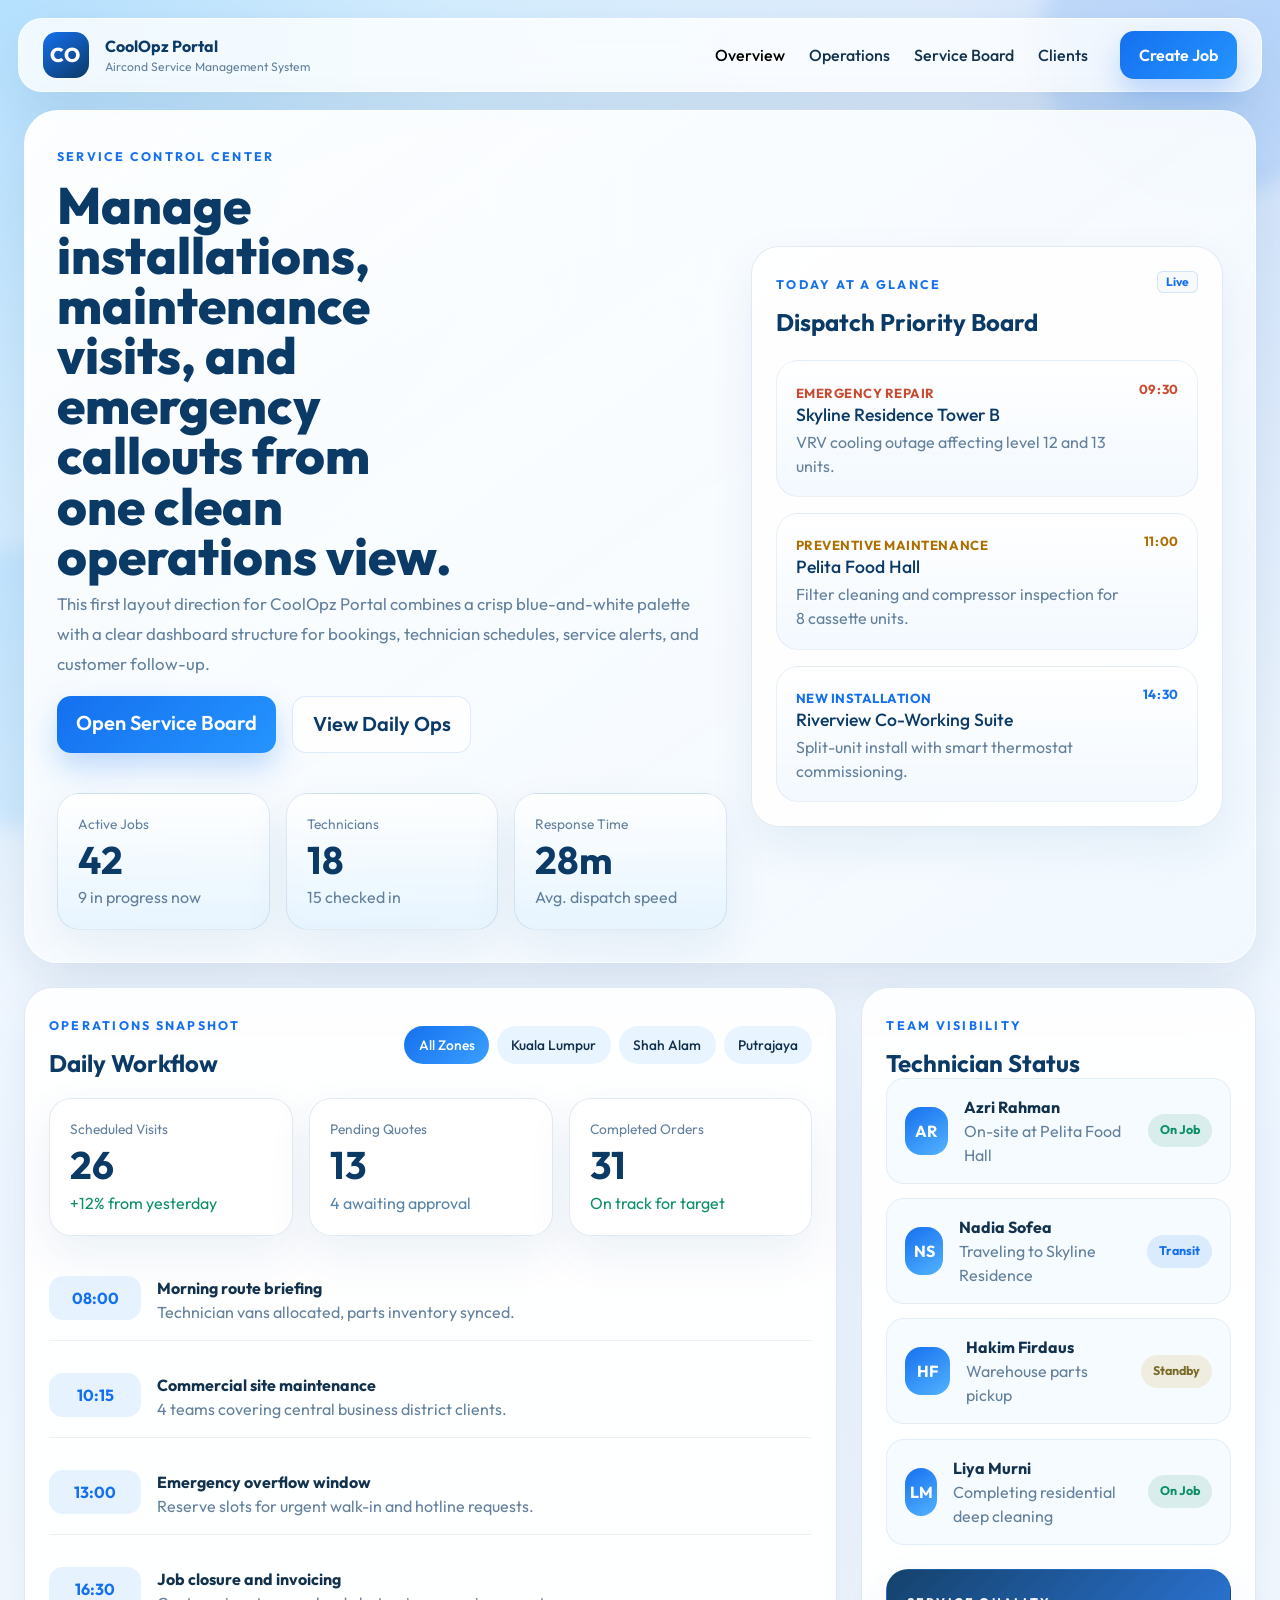
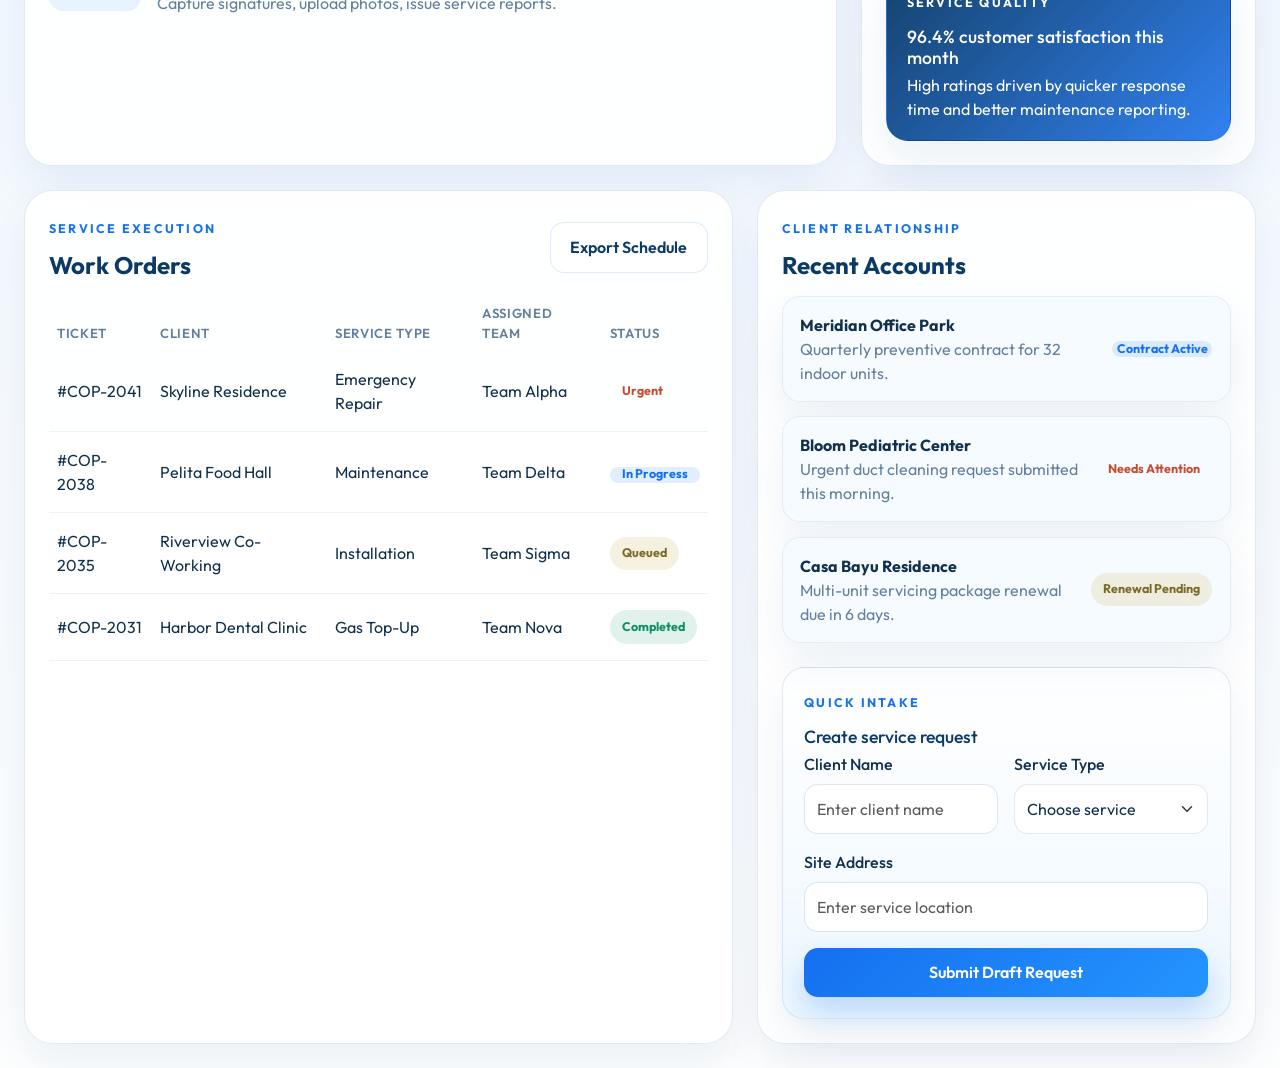
==== index.html @ fda6448e "Add initial HTML structure and CSS styles for CoolOpz Portal" ====
<!DOCTYPE html>
<html lang="en">
<head>
    <meta charset="UTF-8">
    <meta name="viewport" content="width=device-width, initial-scale=1.0">
    <title>CoolOpz Portal</title>
    <link rel="preconnect" href="https://fonts.googleapis.com">
    <link rel="preconnect" href="https://fonts.gstatic.com" crossorigin>
    <link href="https://fonts.googleapis.com/css2?family=Outfit:wght@300;400;500;600;700;800&display=swap" rel="stylesheet">
    <link href="https://cdn.jsdelivr.net/npm/bootstrap@5.3.3/dist/css/bootstrap.min.css" rel="stylesheet" integrity="sha384-QWTKZyjpPEjISv5WaRU9OFeRpok6YctnYmDr5pNlyT2bRjXh0JMhjY6hW+ALEwIH" crossorigin="anonymous">
    <link rel="stylesheet" href="assets/css/theme.css">
</head>
<body>
    <div class="page-shell">
        <nav class="navbar navbar-expand-lg topbar px-3 px-lg-4">
            <a class="navbar-brand d-flex align-items-center gap-3" href="#">
                <span class="brand-mark">CO</span>
                <span>
                    <span class="brand-title d-block">CoolOpz Portal</span>
                    <span class="brand-subtitle d-block">Aircond Service Management System</span>
                </span>
            </a>

            <button class="navbar-toggler" type="button" data-bs-toggle="collapse" data-bs-target="#portalNav" aria-controls="portalNav" aria-expanded="false" aria-label="Toggle navigation">
                <span class="navbar-toggler-icon"></span>
            </button>

            <div class="collapse navbar-collapse" id="portalNav">
                <ul class="navbar-nav ms-auto align-items-lg-center gap-lg-2">
                    <li class="nav-item"><a class="nav-link active" href="#overview">Overview</a></li>
                    <li class="nav-item"><a class="nav-link" href="#operations">Operations</a></li>
                    <li class="nav-item"><a class="nav-link" href="#service-board">Service Board</a></li>
                    <li class="nav-item"><a class="nav-link" href="#clients">Clients</a></li>
                    <li class="nav-item ms-lg-3">
                        <a class="btn btn-portal-primary" href="#service-board">Create Job</a>
                    </li>
                </ul>
            </div>
        </nav>

        <main class="container-fluid px-3 px-lg-4 pb-4">
            <section class="hero-panel mb-4" id="overview">
                <div class="row g-4 align-items-center">
                    <div class="col-xl-7">
                        <span class="eyebrow">Service control center</span>
                        <h1 class="hero-title">Manage installations, maintenance visits, and emergency callouts from one clean operations view.</h1>
                        <p class="hero-copy">This first layout direction for CoolOpz Portal combines a crisp blue-and-white palette with a clear dashboard structure for bookings, technician schedules, service alerts, and customer follow-up.</p>
                        <div class="d-flex flex-wrap gap-3 hero-actions">
                            <a class="btn btn-portal-primary btn-lg" href="#service-board">Open Service Board</a>
                            <a class="btn btn-portal-secondary btn-lg" href="#operations">View Daily Ops</a>
                        </div>

                        <div class="row g-3 mt-4">
                            <div class="col-sm-4">
                                <div class="metric-card metric-card-soft">
                                    <span class="metric-label">Active Jobs</span>
                                    <strong class="metric-value">42</strong>
                                    <span class="metric-foot">9 in progress now</span>
                                </div>
                            </div>
                            <div class="col-sm-4">
                                <div class="metric-card metric-card-soft">
                                    <span class="metric-label">Technicians</span>
                                    <strong class="metric-value">18</strong>
                                    <span class="metric-foot">15 checked in</span>
                                </div>
                            </div>
                            <div class="col-sm-4">
                                <div class="metric-card metric-card-soft">
                                    <span class="metric-label">Response Time</span>
                                    <strong class="metric-value">28m</strong>
                                    <span class="metric-foot">Avg. dispatch speed</span>
                                </div>
                            </div>
                        </div>
                    </div>

                    <div class="col-xl-5">
                        <div class="spotlight-card">
                            <div class="spotlight-header d-flex justify-content-between align-items-start">
                                <div>
                                    <span class="panel-kicker">Today at a glance</span>
                                    <h2 class="panel-title">Dispatch Priority Board</h2>
                                </div>
                                <span class="badge text-bg-light priority-live">Live</span>
                            </div>

                            <div class="priority-list">
                                <article class="priority-item critical">
                                    <div>
                                        <span class="job-type">Emergency Repair</span>
                                        <h3>Skyline Residence Tower B</h3>
                                        <p>VRV cooling outage affecting level 12 and 13 units.</p>
                                    </div>
                                    <span class="job-time">09:30</span>
                                </article>
                                <article class="priority-item warning">
                                    <div>
                                        <span class="job-type">Preventive Maintenance</span>
                                        <h3>Pelita Food Hall</h3>
                                        <p>Filter cleaning and compressor inspection for 8 cassette units.</p>
                                    </div>
                                    <span class="job-time">11:00</span>
                                </article>
                                <article class="priority-item info">
                                    <div>
                                        <span class="job-type">New Installation</span>
                                        <h3>Riverview Co-Working Suite</h3>
                                        <p>Split-unit install with smart thermostat commissioning.</p>
                                    </div>
                                    <span class="job-time">14:30</span>
                                </article>
                            </div>
                        </div>
                    </div>
                </div>
            </section>

            <section class="row g-4 mb-4" id="operations">
                <div class="col-12 col-xl-8">
                    <div class="content-panel h-100">
                        <div class="panel-header d-flex flex-wrap justify-content-between align-items-center gap-3">
                            <div>
                                <span class="panel-kicker">Operations snapshot</span>
                                <h2 class="panel-title">Daily Workflow</h2>
                            </div>
                            <div class="chip-row">
                                <span class="portal-chip active">All Zones</span>
                                <span class="portal-chip">Kuala Lumpur</span>
                                <span class="portal-chip">Shah Alam</span>
                                <span class="portal-chip">Putrajaya</span>
                            </div>
                        </div>

                        <div class="row g-3 mt-1">
                            <div class="col-md-4">
                                <div class="metric-card">
                                    <span class="metric-label">Scheduled Visits</span>
                                    <strong class="metric-value">26</strong>
                                    <span class="trend up">+12% from yesterday</span>
                                </div>
                            </div>
                            <div class="col-md-4">
                                <div class="metric-card">
                                    <span class="metric-label">Pending Quotes</span>
                                    <strong class="metric-value">13</strong>
                                    <span class="trend neutral">4 awaiting approval</span>
                                </div>
                            </div>
                            <div class="col-md-4">
                                <div class="metric-card">
                                    <span class="metric-label">Completed Orders</span>
                                    <strong class="metric-value">31</strong>
                                    <span class="trend up">On track for target</span>
                                </div>
                            </div>
                        </div>

                        <div class="schedule-strip mt-4">
                            <div class="schedule-item">
                                <span class="schedule-hour">08:00</span>
                                <div>
                                    <strong>Morning route briefing</strong>
                                    <p>Technician vans allocated, parts inventory synced.</p>
                                </div>
                            </div>
                            <div class="schedule-item">
                                <span class="schedule-hour">10:15</span>
                                <div>
                                    <strong>Commercial site maintenance</strong>
                                    <p>4 teams covering central business district clients.</p>
                                </div>
                            </div>
                            <div class="schedule-item">
                                <span class="schedule-hour">13:00</span>
                                <div>
                                    <strong>Emergency overflow window</strong>
                                    <p>Reserve slots for urgent walk-in and hotline requests.</p>
                                </div>
                            </div>
                            <div class="schedule-item">
                                <span class="schedule-hour">16:30</span>
                                <div>
                                    <strong>Job closure and invoicing</strong>
                                    <p>Capture signatures, upload photos, issue service reports.</p>
                                </div>
                            </div>
                        </div>
                    </div>
                </div>

                <div class="col-12 col-xl-4">
                    <div class="content-panel h-100">
                        <div class="panel-header">
                            <span class="panel-kicker">Team visibility</span>
                            <h2 class="panel-title">Technician Status</h2>
                        </div>

                        <div class="tech-list">
                            <div class="tech-row">
                                <div class="tech-avatar">AR</div>
                                <div class="flex-grow-1">
                                    <strong>Azri Rahman</strong>
                                    <p>On-site at Pelita Food Hall</p>
                                </div>
                                <span class="status-dot online">On Job</span>
                            </div>
                            <div class="tech-row">
                                <div class="tech-avatar">NS</div>
                                <div class="flex-grow-1">
                                    <strong>Nadia Sofea</strong>
                                    <p>Traveling to Skyline Residence</p>
                                </div>
                                <span class="status-dot transit">Transit</span>
                            </div>
                            <div class="tech-row">
                                <div class="tech-avatar">HF</div>
                                <div class="flex-grow-1">
                                    <strong>Hakim Firdaus</strong>
                                    <p>Warehouse parts pickup</p>
                                </div>
                                <span class="status-dot standby">Standby</span>
                            </div>
                            <div class="tech-row">
                                <div class="tech-avatar">LM</div>
                                <div class="flex-grow-1">
                                    <strong>Liya Murni</strong>
                                    <p>Completing residential deep cleaning</p>
                                </div>
                                <span class="status-dot online">On Job</span>
                            </div>
                        </div>

                        <div class="mini-banner mt-4">
                            <span class="panel-kicker">Service quality</span>
                            <h3>96.4% customer satisfaction this month</h3>
                            <p>High ratings driven by quicker response time and better maintenance reporting.</p>
                        </div>
                    </div>
                </div>
            </section>

            <section class="row g-4" id="service-board">
                <div class="col-12 col-xl-7">
                    <div class="content-panel h-100">
                        <div class="panel-header d-flex flex-wrap justify-content-between align-items-center gap-3">
                            <div>
                                <span class="panel-kicker">Service execution</span>
                                <h2 class="panel-title">Work Orders</h2>
                            </div>
                            <button class="btn btn-portal-secondary">Export Schedule</button>
                        </div>

                        <div class="table-responsive mt-3">
                            <table class="table portal-table align-middle">
                                <thead>
                                    <tr>
                                        <th>Ticket</th>
                                        <th>Client</th>
                                        <th>Service Type</th>
                                        <th>Assigned Team</th>
                                        <th>Status</th>
                                    </tr>
                                </thead>
                                <tbody>
                                    <tr>
                                        <td>#COP-2041</td>
                                        <td>Skyline Residence</td>
                                        <td>Emergency Repair</td>
                                        <td>Team Alpha</td>
                                        <td><span class="table-badge urgent">Urgent</span></td>
                                    </tr>
                                    <tr>
                                        <td>#COP-2038</td>
                                        <td>Pelita Food Hall</td>
                                        <td>Maintenance</td>
                                        <td>Team Delta</td>
                                        <td><span class="table-badge progress">In Progress</span></td>
                                    </tr>
                                    <tr>
                                        <td>#COP-2035</td>
                                        <td>Riverview Co-Working</td>
                                        <td>Installation</td>
                                        <td>Team Sigma</td>
                                        <td><span class="table-badge queued">Queued</span></td>
                                    </tr>
                                    <tr>
                                        <td>#COP-2031</td>
                                        <td>Harbor Dental Clinic</td>
                                        <td>Gas Top-Up</td>
                                        <td>Team Nova</td>
                                        <td><span class="table-badge complete">Completed</span></td>
                                    </tr>
                                </tbody>
                            </table>
                        </div>
                    </div>
                </div>

                <div class="col-12 col-xl-5" id="clients">
                    <div class="content-panel h-100">
                        <div class="panel-header">
                            <span class="panel-kicker">Client relationship</span>
                            <h2 class="panel-title">Recent Accounts</h2>
                        </div>

                        <div class="client-stack mt-3">
                            <article class="client-card">
                                <div>
                                    <strong>Meridian Office Park</strong>
                                    <p>Quarterly preventive contract for 32 indoor units.</p>
                                </div>
                                <span class="table-badge progress">Contract Active</span>
                            </article>
                            <article class="client-card">
                                <div>
                                    <strong>Bloom Pediatric Center</strong>
                                    <p>Urgent duct cleaning request submitted this morning.</p>
                                </div>
                                <span class="table-badge urgent">Needs Attention</span>
                            </article>
                            <article class="client-card">
                                <div>
                                    <strong>Casa Bayu Residence</strong>
                                    <p>Multi-unit servicing package renewal due in 6 days.</p>
                                </div>
                                <span class="table-badge queued">Renewal Pending</span>
                            </article>
                        </div>

                        <div class="form-panel mt-4">
                            <span class="panel-kicker">Quick intake</span>
                            <h3>Create service request</h3>
                            <form class="row g-3">
                                <div class="col-md-6">
                                    <label class="form-label">Client Name</label>
                                    <input type="text" class="form-control" placeholder="Enter client name">
                                </div>
                                <div class="col-md-6">
                                    <label class="form-label">Service Type</label>
                                    <select class="form-select">
                                        <option selected>Choose service</option>
                                        <option>Maintenance</option>
                                        <option>Repair</option>
                                        <option>Installation</option>
                                    </select>
                                </div>
                                <div class="col-12">
                                    <label class="form-label">Site Address</label>
                                    <input type="text" class="form-control" placeholder="Enter service location">
                                </div>
                                <div class="col-12">
                                    <button type="button" class="btn btn-portal-primary w-100">Submit Draft Request</button>
                                </div>
                            </form>
                        </div>
                    </div>
                </div>
            </section>
        </main>
    </div>

    <script src="https://cdn.jsdelivr.net/npm/bootstrap@5.3.3/dist/js/bootstrap.bundle.min.js" integrity="sha384-YvpcrYf0tY3lHB60NNkmXc5s9fDVZLESaAA55NDzOxhy9GkcIdslK1eN7N6jIeHz" crossorigin="anonymous"></script>
</body>
</html>
---- assets/css/theme.css ----
:root {
    --portal-navy: #0b3a66;
    --portal-blue: #1570ef;
    --portal-cyan: #74c7ff;
    --portal-ice: #eef7ff;
    --portal-sky: #d6ebff;
    --portal-white: #ffffff;
    --portal-text: #12314d;
    --portal-muted: #63809d;
    --portal-border: rgba(17, 80, 138, 0.12);
    --portal-shadow: 0 20px 60px rgba(13, 68, 118, 0.12);
}

* {
    box-sizing: border-box;
}

body {
    margin: 0;
    min-height: 100vh;
    font-family: "Outfit", sans-serif;
    color: var(--portal-text);
    background:
        radial-gradient(circle at top left, rgba(116, 199, 255, 0.5), transparent 32%),
        radial-gradient(circle at top right, rgba(21, 112, 239, 0.18), transparent 28%),
        linear-gradient(180deg, #f8fcff 0%, #eef6ff 45%, #fdfefe 100%);
}

.page-shell {
    position: relative;
    overflow: hidden;
}

.page-shell::before,
.page-shell::after {
    content: "";
    position: fixed;
    z-index: 0;
    border-radius: 50%;
    pointer-events: none;
    filter: blur(10px);
}

.page-shell::before {
    top: -120px;
    right: -80px;
    width: 320px;
    height: 320px;
    background: rgba(21, 112, 239, 0.12);
}

.page-shell::after {
    bottom: 8%;
    left: -120px;
    width: 280px;
    height: 280px;
    background: rgba(116, 199, 255, 0.2);
}

.topbar,
.hero-panel,
.content-panel {
    position: relative;
    z-index: 1;
}

.topbar {
    margin: 18px;
    border: 1px solid rgba(255, 255, 255, 0.7);
    border-radius: 24px;
    background: rgba(255, 255, 255, 0.78);
    backdrop-filter: blur(16px);
    box-shadow: var(--portal-shadow);
}

.brand-mark {
    display: grid;
    place-items: center;
    width: 46px;
    height: 46px;
    border-radius: 14px;
    background: linear-gradient(145deg, var(--portal-blue), var(--portal-navy));
    color: var(--portal-white);
    font-weight: 800;
    letter-spacing: 0.06em;
}

.brand-title {
    font-size: 1rem;
    font-weight: 700;
    color: var(--portal-navy);
}

.brand-subtitle {
    font-size: 0.76rem;
    color: var(--portal-muted);
}

.nav-link {
    color: var(--portal-text);
    font-weight: 500;
}

.nav-link.active,
.nav-link:hover,
.nav-link:focus {
    color: var(--portal-blue);
}

.btn-portal-primary,
.btn-portal-secondary {
    padding: 0.78rem 1.2rem;
    border-radius: 14px;
    font-weight: 600;
    border: 0;
}

.btn-portal-primary {
    color: var(--portal-white);
    background: linear-gradient(135deg, var(--portal-blue), #2494ff);
    box-shadow: 0 14px 30px rgba(21, 112, 239, 0.25);
}

.btn-portal-primary:hover,
.btn-portal-primary:focus {
    color: var(--portal-white);
    background: linear-gradient(135deg, #1168da, #1a8bf2);
}

.btn-portal-secondary {
    color: var(--portal-navy);
    background: rgba(255, 255, 255, 0.8);
    border: 1px solid rgba(21, 112, 239, 0.14);
}

.btn-portal-secondary:hover,
.btn-portal-secondary:focus {
    color: var(--portal-navy);
    background: rgba(214, 235, 255, 0.65);
}

.hero-panel {
    margin-bottom: 1.5rem;
    padding: 2rem;
    border-radius: 34px;
    background: linear-gradient(145deg, rgba(255, 255, 255, 0.95), rgba(241, 248, 255, 0.92));
    border: 1px solid rgba(255, 255, 255, 0.8);
    box-shadow: var(--portal-shadow);
}

.eyebrow,
.panel-kicker {
    display: inline-block;
    margin-bottom: 0.8rem;
    font-size: 0.78rem;
    letter-spacing: 0.18em;
    text-transform: uppercase;
    color: var(--portal-blue);
    font-weight: 700;
}

.hero-title {
    max-width: 12ch;
    font-size: clamp(2.5rem, 4vw, 4.6rem);
    line-height: 0.98;
    font-weight: 800;
    color: var(--portal-navy);
}

.hero-copy {
    max-width: 60ch;
    font-size: 1.05rem;
    line-height: 1.8;
    color: var(--portal-muted);
}

.metric-card,
.content-panel,
.spotlight-card,
.form-panel,
.client-card,
.mini-banner {
    border: 1px solid var(--portal-border);
    background: rgba(255, 255, 255, 0.9);
    box-shadow: 0 18px 45px rgba(17, 80, 138, 0.08);
}

.metric-card {
    display: flex;
    flex-direction: column;
    gap: 0.4rem;
    padding: 1.25rem;
    height: 100%;
    border-radius: 22px;
}

.metric-card-soft {
    background: linear-gradient(180deg, rgba(255, 255, 255, 0.92), rgba(224, 242, 255, 0.72));
}

.metric-label {
    font-size: 0.86rem;
    color: var(--portal-muted);
}

.metric-value {
    font-size: clamp(1.8rem, 3vw, 2.8rem);
    line-height: 1;
    color: var(--portal-navy);
}

.metric-foot,
.trend,
.schedule-item p,
.tech-row p,
.mini-banner p,
.client-card p,
.priority-item p {
    margin: 0;
    color: var(--portal-muted);
}

.trend.up {
    color: #0d8f67;
}

.trend.neutral {
    color: #5b86aa;
}

.spotlight-card,
.content-panel {
    padding: 1.5rem;
    border-radius: 28px;
}

.panel-title {
    margin: 0;
    font-size: 1.5rem;
    font-weight: 700;
    color: var(--portal-navy);
}

.priority-live {
    color: var(--portal-blue) !important;
    border: 1px solid rgba(21, 112, 239, 0.16);
}

.priority-list {
    display: grid;
    gap: 1rem;
    margin-top: 1.5rem;
}

.priority-item {
    display: flex;
    justify-content: space-between;
    gap: 1rem;
    padding: 1.15rem;
    border-radius: 22px;
    border: 1px solid rgba(17, 80, 138, 0.08);
    background: linear-gradient(180deg, rgba(255, 255, 255, 0.95), rgba(241, 248, 255, 0.88));
}

.priority-item h3,
.mini-banner h3,
.form-panel h3 {
    margin: 0 0 0.3rem;
    font-size: 1.1rem;
    color: var(--portal-navy);
}

.job-type,
.job-time {
    font-size: 0.82rem;
    font-weight: 700;
    letter-spacing: 0.04em;
    text-transform: uppercase;
}

.priority-item.critical .job-type,
.priority-item.critical .job-time,
.table-badge.urgent {
    color: #c84b31;
}

.priority-item.warning .job-type,
.priority-item.warning .job-time {
    color: #ae6f00;
}

.priority-item.info .job-type,
.priority-item.info .job-time {
    color: var(--portal-blue);
}

.chip-row {
    display: flex;
    flex-wrap: wrap;
    gap: 0.5rem;
}

.portal-chip {
    padding: 0.55rem 0.9rem;
    border-radius: 999px;
    background: rgba(214, 235, 255, 0.55);
    color: var(--portal-text);
    font-size: 0.86rem;
    font-weight: 500;
}

.portal-chip.active {
    background: linear-gradient(135deg, var(--portal-blue), #3aa0ff);
    color: var(--portal-white);
}

.schedule-strip {
    display: grid;
    gap: 1rem;
}

.schedule-item {
    display: grid;
    grid-template-columns: 92px 1fr;
    gap: 1rem;
    align-items: start;
    padding: 1rem 0;
    border-bottom: 1px solid rgba(17, 80, 138, 0.08);
}

.schedule-item:last-child {
    border-bottom: 0;
    padding-bottom: 0;
}

.schedule-hour {
    display: inline-flex;
    align-items: center;
    justify-content: center;
    min-height: 44px;
    border-radius: 14px;
    background: rgba(214, 235, 255, 0.6);
    color: var(--portal-blue);
    font-weight: 700;
}

.tech-list,
.client-stack {
    display: grid;
    gap: 0.9rem;
}

.tech-row,
.client-card {
    display: flex;
    align-items: center;
    gap: 1rem;
    padding: 1rem 1.1rem;
    border-radius: 18px;
    background: rgba(246, 251, 255, 0.92);
    border: 1px solid rgba(17, 80, 138, 0.08);
}

.tech-avatar {
    display: grid;
    place-items: center;
    width: 48px;
    height: 48px;
    border-radius: 16px;
    background: linear-gradient(145deg, var(--portal-blue), #53b3ff);
    color: var(--portal-white);
    font-weight: 700;
}

.status-dot,
.table-badge {
    display: inline-flex;
    align-items: center;
    justify-content: center;
    padding: 0.45rem 0.75rem;
    border-radius: 999px;
    font-size: 0.78rem;
    font-weight: 700;
    white-space: nowrap;
}

.status-dot.online,
.table-badge.complete {
    color: #0d8f67;
    background: rgba(13, 143, 103, 0.12);
}

.status-dot.transit,
.table-badge.progress {
    color: var(--portal-blue);
    background: rgba(21, 112, 239, 0.12);
}

.status-dot.standby,
.table-badge.queued {
    color: #7a6b29;
    background: rgba(191, 164, 62, 0.16);
}

.mini-banner {
    padding: 1.2rem;
    border-radius: 22px;
    background: linear-gradient(135deg, rgba(11, 58, 102, 0.96), rgba(21, 112, 239, 0.88));
}

.mini-banner .panel-kicker,
.mini-banner h3,
.mini-banner p {
    color: var(--portal-white);
}

.portal-table {
    --bs-table-bg: transparent;
    --bs-table-color: var(--portal-text);
    margin: 0;
}

.portal-table thead th {
    border-bottom: 0;
    color: var(--portal-muted);
    font-size: 0.82rem;
    font-weight: 600;
    text-transform: uppercase;
    letter-spacing: 0.05em;
}

.portal-table tbody td {
    padding-top: 1rem;
    padding-bottom: 1rem;
    border-color: rgba(17, 80, 138, 0.08);
}

.form-panel {
    padding: 1.35rem;
    border-radius: 22px;
    background: linear-gradient(180deg, rgba(255, 255, 255, 0.95), rgba(234, 246, 255, 0.82));
}

.form-label {
    font-weight: 500;
    color: var(--portal-text);
}

.form-control,
.form-select {
    min-height: 50px;
    border-radius: 14px;
    border-color: rgba(17, 80, 138, 0.12);
    color: var(--portal-text);
    box-shadow: none;
}

.form-control:focus,
.form-select:focus {
    border-color: rgba(21, 112, 239, 0.35);
    box-shadow: 0 0 0 0.22rem rgba(21, 112, 239, 0.12);
}

@media (max-width: 991.98px) {
    .topbar {
        margin: 12px;
    }

    .hero-panel {
        padding: 1.4rem;
        border-radius: 26px;
    }

    .hero-title {
        max-width: none;
    }
}

@media (max-width: 767.98px) {
    .schedule-item {
        grid-template-columns: 1fr;
    }

    .priority-item,
    .tech-row,
    .client-card {
        flex-direction: column;
        align-items: flex-start;
    }

    .hero-actions {
        flex-direction: column;
    }

    .hero-actions .btn {
        width: 100%;
    }
}
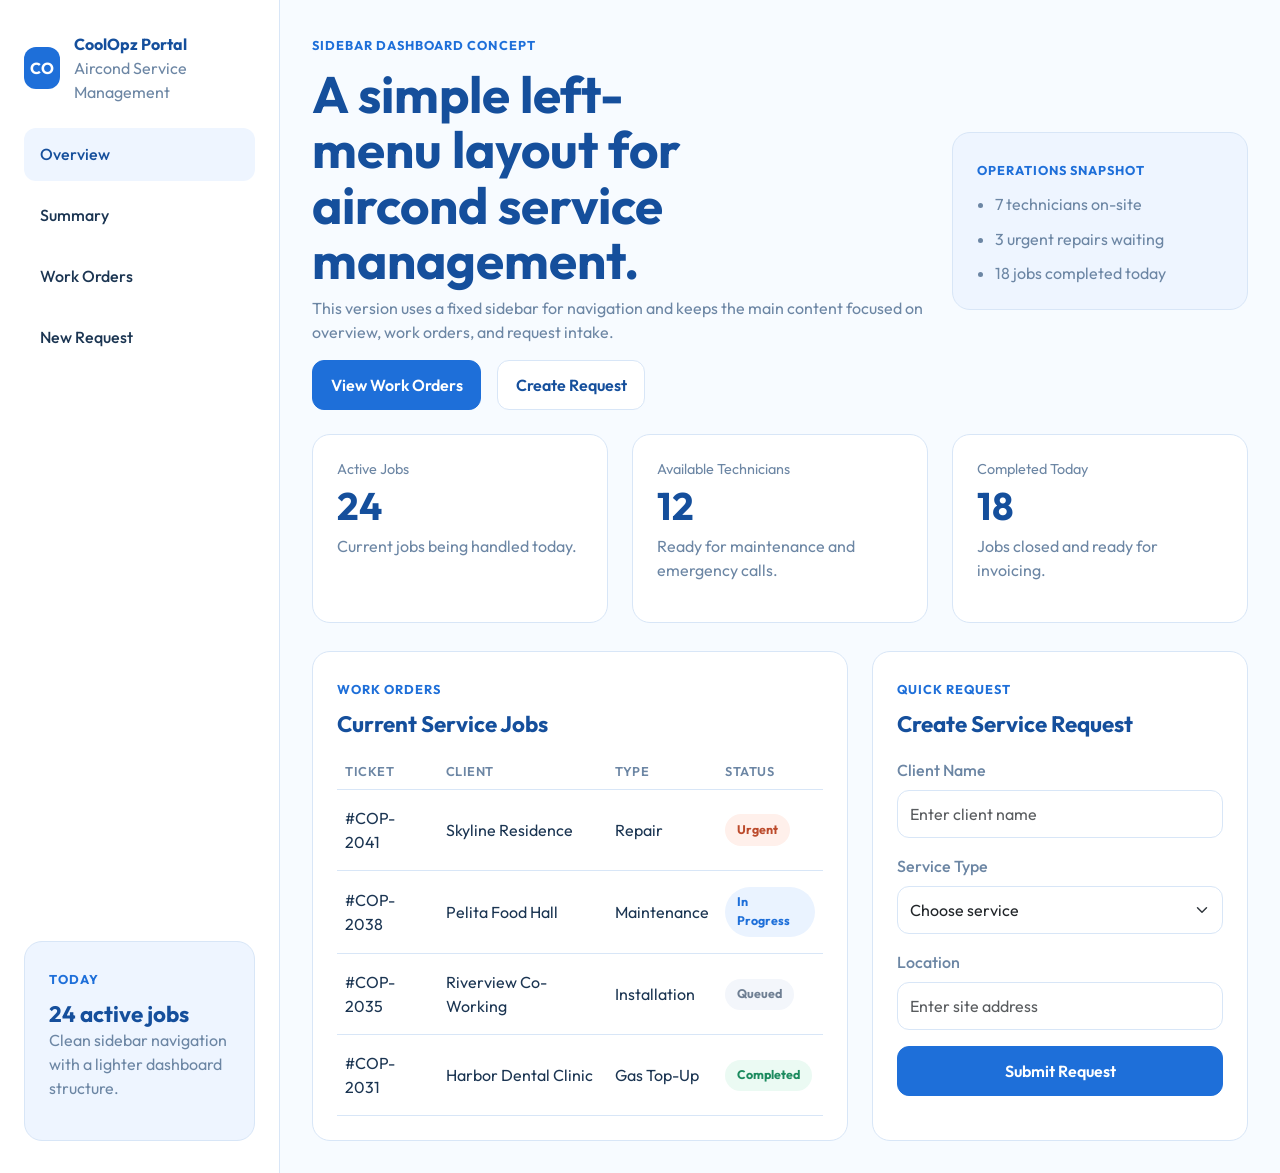
==== commit b7aeccde: "Refactor sidebar layout and update styles for improved navigation and user experience" ====
--- a/index.html
+++ b/index.html
@@ -6,259 +6,101 @@
     <title>CoolOpz Portal</title>
     <link rel="preconnect" href="https://fonts.googleapis.com">
     <link rel="preconnect" href="https://fonts.gstatic.com" crossorigin>
-    <link href="https://fonts.googleapis.com/css2?family=Outfit:wght@300;400;500;600;700;800&display=swap" rel="stylesheet">
+    <link href="https://fonts.googleapis.com/css2?family=Outfit:wght@300;400;500;600;700&display=swap" rel="stylesheet">
     <link href="https://cdn.jsdelivr.net/npm/bootstrap@5.3.3/dist/css/bootstrap.min.css" rel="stylesheet" integrity="sha384-QWTKZyjpPEjISv5WaRU9OFeRpok6YctnYmDr5pNlyT2bRjXh0JMhjY6hW+ALEwIH" crossorigin="anonymous">
     <link rel="stylesheet" href="assets/css/theme.css">
 </head>
 <body>
-    <div class="page-shell">
-        <nav class="navbar navbar-expand-lg topbar px-3 px-lg-4">
-            <a class="navbar-brand d-flex align-items-center gap-3" href="#">
-                <span class="brand-mark">CO</span>
-                <span>
-                    <span class="brand-title d-block">CoolOpz Portal</span>
-                    <span class="brand-subtitle d-block">Aircond Service Management System</span>
-                </span>
-            </a>
+    <div class="portal-layout">
+        <aside class="portal-sidebar">
+            <div>
+                <a class="sidebar-brand" href="#overview">
+                    <span class="brand-mark">CO</span>
+                    <span>
+                        <span class="brand-title d-block">CoolOpz Portal</span>
+                        <span class="brand-subtitle d-block">Aircond Service Management</span>
+                    </span>
+                </a>
 
-            <button class="navbar-toggler" type="button" data-bs-toggle="collapse" data-bs-target="#portalNav" aria-controls="portalNav" aria-expanded="false" aria-label="Toggle navigation">
-                <span class="navbar-toggler-icon"></span>
-            </button>
+                <nav class="sidebar-nav mt-4">
+                    <a class="sidebar-link active" href="#overview">Overview</a>
+                    <a class="sidebar-link" href="#stats">Summary</a>
+                    <a class="sidebar-link" href="#jobs">Work Orders</a>
+                    <a class="sidebar-link" href="#request">New Request</a>
+                </nav>
+            </div>
 
-            <div class="collapse navbar-collapse" id="portalNav">
-                <ul class="navbar-nav ms-auto align-items-lg-center gap-lg-2">
-                    <li class="nav-item"><a class="nav-link active" href="#overview">Overview</a></li>
-                    <li class="nav-item"><a class="nav-link" href="#operations">Operations</a></li>
-                    <li class="nav-item"><a class="nav-link" href="#service-board">Service Board</a></li>
-                    <li class="nav-item"><a class="nav-link" href="#clients">Clients</a></li>
-                    <li class="nav-item ms-lg-3">
-                        <a class="btn btn-portal-primary" href="#service-board">Create Job</a>
-                    </li>
-                </ul>
+            <div class="sidebar-footer">
+                <div class="simple-panel sidebar-card">
+                    <span class="section-label">Today</span>
+                    <h2 class="panel-title">24 active jobs</h2>
+                    <p>Clean sidebar navigation with a lighter dashboard structure.</p>
+                </div>
             </div>
-        </nav>
+        </aside>
 
-        <main class="container-fluid px-3 px-lg-4 pb-4">
-            <section class="hero-panel mb-4" id="overview">
-                <div class="row g-4 align-items-center">
-                    <div class="col-xl-7">
-                        <span class="eyebrow">Service control center</span>
-                        <h1 class="hero-title">Manage installations, maintenance visits, and emergency callouts from one clean operations view.</h1>
-                        <p class="hero-copy">This first layout direction for CoolOpz Portal combines a crisp blue-and-white palette with a clear dashboard structure for bookings, technician schedules, service alerts, and customer follow-up.</p>
-                        <div class="d-flex flex-wrap gap-3 hero-actions">
-                            <a class="btn btn-portal-primary btn-lg" href="#service-board">Open Service Board</a>
-                            <a class="btn btn-portal-secondary btn-lg" href="#operations">View Daily Ops</a>
-                        </div>
-
-                        <div class="row g-3 mt-4">
-                            <div class="col-sm-4">
-                                <div class="metric-card metric-card-soft">
-                                    <span class="metric-label">Active Jobs</span>
-                                    <strong class="metric-value">42</strong>
-                                    <span class="metric-foot">9 in progress now</span>
-                                </div>
-                            </div>
-                            <div class="col-sm-4">
-                                <div class="metric-card metric-card-soft">
-                                    <span class="metric-label">Technicians</span>
-                                    <strong class="metric-value">18</strong>
-                                    <span class="metric-foot">15 checked in</span>
-                                </div>
-                            </div>
-                            <div class="col-sm-4">
-                                <div class="metric-card metric-card-soft">
-                                    <span class="metric-label">Response Time</span>
-                                    <strong class="metric-value">28m</strong>
-                                    <span class="metric-foot">Avg. dispatch speed</span>
-                                </div>
-                            </div>
+        <main class="portal-main">
+            <section class="hero-section" id="overview">
+                <div class="row align-items-center g-4">
+                    <div class="col-xl-8">
+                        <span class="section-label">Sidebar dashboard concept</span>
+                        <h1 class="hero-title">A simple left-menu layout for aircond service management.</h1>
+                        <p class="hero-copy">This version uses a fixed sidebar for navigation and keeps the main content focused on overview, work orders, and request intake.</p>
+                        <div class="d-flex flex-wrap gap-3">
+                            <a class="btn btn-portal-primary" href="#jobs">View Work Orders</a>
+                            <a class="btn btn-portal-secondary" href="#request">Create Request</a>
                         </div>
                     </div>
-
-                    <div class="col-xl-5">
-                        <div class="spotlight-card">
-                            <div class="spotlight-header d-flex justify-content-between align-items-start">
-                                <div>
-                                    <span class="panel-kicker">Today at a glance</span>
-                                    <h2 class="panel-title">Dispatch Priority Board</h2>
-                                </div>
-                                <span class="badge text-bg-light priority-live">Live</span>
-                            </div>
-
-                            <div class="priority-list">
-                                <article class="priority-item critical">
-                                    <div>
-                                        <span class="job-type">Emergency Repair</span>
-                                        <h3>Skyline Residence Tower B</h3>
-                                        <p>VRV cooling outage affecting level 12 and 13 units.</p>
-                                    </div>
-                                    <span class="job-time">09:30</span>
-                                </article>
-                                <article class="priority-item warning">
-                                    <div>
-                                        <span class="job-type">Preventive Maintenance</span>
-                                        <h3>Pelita Food Hall</h3>
-                                        <p>Filter cleaning and compressor inspection for 8 cassette units.</p>
-                                    </div>
-                                    <span class="job-time">11:00</span>
-                                </article>
-                                <article class="priority-item info">
-                                    <div>
-                                        <span class="job-type">New Installation</span>
-                                        <h3>Riverview Co-Working Suite</h3>
-                                        <p>Split-unit install with smart thermostat commissioning.</p>
-                                    </div>
-                                    <span class="job-time">14:30</span>
-                                </article>
-                            </div>
+                    <div class="col-xl-4">
+                        <div class="simple-panel hero-note">
+                            <span class="section-label">Operations snapshot</span>
+                            <ul class="snapshot-list">
+                                <li>7 technicians on-site</li>
+                                <li>3 urgent repairs waiting</li>
+                                <li>18 jobs completed today</li>
+                            </ul>
                         </div>
                     </div>
                 </div>
             </section>
 
-            <section class="row g-4 mb-4" id="operations">
-                <div class="col-12 col-xl-8">
-                    <div class="content-panel h-100">
-                        <div class="panel-header d-flex flex-wrap justify-content-between align-items-center gap-3">
-                            <div>
-                                <span class="panel-kicker">Operations snapshot</span>
-                                <h2 class="panel-title">Daily Workflow</h2>
-                            </div>
-                            <div class="chip-row">
-                                <span class="portal-chip active">All Zones</span>
-                                <span class="portal-chip">Kuala Lumpur</span>
-                                <span class="portal-chip">Shah Alam</span>
-                                <span class="portal-chip">Putrajaya</span>
-                            </div>
-                        </div>
-
-                        <div class="row g-3 mt-1">
-                            <div class="col-md-4">
-                                <div class="metric-card">
-                                    <span class="metric-label">Scheduled Visits</span>
-                                    <strong class="metric-value">26</strong>
-                                    <span class="trend up">+12% from yesterday</span>
-                                </div>
-                            </div>
-                            <div class="col-md-4">
-                                <div class="metric-card">
-                                    <span class="metric-label">Pending Quotes</span>
-                                    <strong class="metric-value">13</strong>
-                                    <span class="trend neutral">4 awaiting approval</span>
-                                </div>
-                            </div>
-                            <div class="col-md-4">
-                                <div class="metric-card">
-                                    <span class="metric-label">Completed Orders</span>
-                                    <strong class="metric-value">31</strong>
-                                    <span class="trend up">On track for target</span>
-                                </div>
-                            </div>
-                        </div>
-
-                        <div class="schedule-strip mt-4">
-                            <div class="schedule-item">
-                                <span class="schedule-hour">08:00</span>
-                                <div>
-                                    <strong>Morning route briefing</strong>
-                                    <p>Technician vans allocated, parts inventory synced.</p>
-                                </div>
-                            </div>
-                            <div class="schedule-item">
-                                <span class="schedule-hour">10:15</span>
-                                <div>
-                                    <strong>Commercial site maintenance</strong>
-                                    <p>4 teams covering central business district clients.</p>
-                                </div>
-                            </div>
-                            <div class="schedule-item">
-                                <span class="schedule-hour">13:00</span>
-                                <div>
-                                    <strong>Emergency overflow window</strong>
-                                    <p>Reserve slots for urgent walk-in and hotline requests.</p>
-                                </div>
-                            </div>
-                            <div class="schedule-item">
-                                <span class="schedule-hour">16:30</span>
-                                <div>
-                                    <strong>Job closure and invoicing</strong>
-                                    <p>Capture signatures, upload photos, issue service reports.</p>
-                                </div>
-                            </div>
-                        </div>
+            <section class="row g-3 g-lg-4" id="stats">
+                <div class="col-md-4">
+                    <div class="simple-panel stat-card">
+                        <span class="stat-label">Active Jobs</span>
+                        <strong class="stat-value">24</strong>
+                        <p>Current jobs being handled today.</p>
                     </div>
                 </div>
-
-                <div class="col-12 col-xl-4">
-                    <div class="content-panel h-100">
-                        <div class="panel-header">
-                            <span class="panel-kicker">Team visibility</span>
-                            <h2 class="panel-title">Technician Status</h2>
-                        </div>
-
-                        <div class="tech-list">
-                            <div class="tech-row">
-                                <div class="tech-avatar">AR</div>
-                                <div class="flex-grow-1">
-                                    <strong>Azri Rahman</strong>
-                                    <p>On-site at Pelita Food Hall</p>
-                                </div>
-                                <span class="status-dot online">On Job</span>
-                            </div>
-                            <div class="tech-row">
-                                <div class="tech-avatar">NS</div>
-                                <div class="flex-grow-1">
-                                    <strong>Nadia Sofea</strong>
-                                    <p>Traveling to Skyline Residence</p>
-                                </div>
-                                <span class="status-dot transit">Transit</span>
-                            </div>
-                            <div class="tech-row">
-                                <div class="tech-avatar">HF</div>
-                                <div class="flex-grow-1">
-                                    <strong>Hakim Firdaus</strong>
-                                    <p>Warehouse parts pickup</p>
-                                </div>
-                                <span class="status-dot standby">Standby</span>
-                            </div>
-                            <div class="tech-row">
-                                <div class="tech-avatar">LM</div>
-                                <div class="flex-grow-1">
-                                    <strong>Liya Murni</strong>
-                                    <p>Completing residential deep cleaning</p>
-                                </div>
-                                <span class="status-dot online">On Job</span>
-                            </div>
-                        </div>
-
-                        <div class="mini-banner mt-4">
-                            <span class="panel-kicker">Service quality</span>
-                            <h3>96.4% customer satisfaction this month</h3>
-                            <p>High ratings driven by quicker response time and better maintenance reporting.</p>
-                        </div>
+                <div class="col-md-4">
+                    <div class="simple-panel stat-card">
+                        <span class="stat-label">Available Technicians</span>
+                        <strong class="stat-value">12</strong>
+                        <p>Ready for maintenance and emergency calls.</p>
+                    </div>
+                </div>
+                <div class="col-md-4">
+                    <div class="simple-panel stat-card">
+                        <span class="stat-label">Completed Today</span>
+                        <strong class="stat-value">18</strong>
+                        <p>Jobs closed and ready for invoicing.</p>
                     </div>
                 </div>
             </section>
 
-            <section class="row g-4" id="service-board">
-                <div class="col-12 col-xl-7">
-                    <div class="content-panel h-100">
-                        <div class="panel-header d-flex flex-wrap justify-content-between align-items-center gap-3">
-                            <div>
-                                <span class="panel-kicker">Service execution</span>
-                                <h2 class="panel-title">Work Orders</h2>
-                            </div>
-                            <button class="btn btn-portal-secondary">Export Schedule</button>
-                        </div>
+            <section class="row g-4 mt-1">
+                <div class="col-xl-7" id="jobs">
+                    <div class="simple-panel h-100">
+                        <span class="section-label">Work orders</span>
+                        <h2 class="panel-title">Current Service Jobs</h2>
 
                         <div class="table-responsive mt-3">
-                            <table class="table portal-table align-middle">
+                            <table class="table portal-table align-middle mb-0">
                                 <thead>
                                     <tr>
                                         <th>Ticket</th>
                                         <th>Client</th>
-                                        <th>Service Type</th>
-                                        <th>Assigned Team</th>
+                                        <th>Type</th>
                                         <th>Status</th>
                                     </tr>
                                 </thead>
@@ -266,30 +108,26 @@
                                     <tr>
                                         <td>#COP-2041</td>
                                         <td>Skyline Residence</td>
-                                        <td>Emergency Repair</td>
-                                        <td>Team Alpha</td>
-                                        <td><span class="table-badge urgent">Urgent</span></td>
+                                        <td>Repair</td>
+                                        <td><span class="status-badge status-urgent">Urgent</span></td>
                                     </tr>
                                     <tr>
                                         <td>#COP-2038</td>
                                         <td>Pelita Food Hall</td>
                                         <td>Maintenance</td>
-                                        <td>Team Delta</td>
-                                        <td><span class="table-badge progress">In Progress</span></td>
+                                        <td><span class="status-badge status-progress">In Progress</span></td>
                                     </tr>
                                     <tr>
                                         <td>#COP-2035</td>
                                         <td>Riverview Co-Working</td>
                                         <td>Installation</td>
-                                        <td>Team Sigma</td>
-                                        <td><span class="table-badge queued">Queued</span></td>
+                                        <td><span class="status-badge status-queued">Queued</span></td>
                                     </tr>
                                     <tr>
                                         <td>#COP-2031</td>
                                         <td>Harbor Dental Clinic</td>
                                         <td>Gas Top-Up</td>
-                                        <td>Team Nova</td>
-                                        <td><span class="table-badge complete">Completed</span></td>
+                                        <td><span class="status-badge status-complete">Completed</span></td>
                                     </tr>
                                 </tbody>
                             </table>
@@ -297,63 +135,32 @@
                     </div>
                 </div>
 
-                <div class="col-12 col-xl-5" id="clients">
-                    <div class="content-panel h-100">
-                        <div class="panel-header">
-                            <span class="panel-kicker">Client relationship</span>
-                            <h2 class="panel-title">Recent Accounts</h2>
-                        </div>
-
-                        <div class="client-stack mt-3">
-                            <article class="client-card">
-                                <div>
-                                    <strong>Meridian Office Park</strong>
-                                    <p>Quarterly preventive contract for 32 indoor units.</p>
-                                </div>
-                                <span class="table-badge progress">Contract Active</span>
-                            </article>
-                            <article class="client-card">
-                                <div>
-                                    <strong>Bloom Pediatric Center</strong>
-                                    <p>Urgent duct cleaning request submitted this morning.</p>
-                                </div>
-                                <span class="table-badge urgent">Needs Attention</span>
-                            </article>
-                            <article class="client-card">
-                                <div>
-                                    <strong>Casa Bayu Residence</strong>
-                                    <p>Multi-unit servicing package renewal due in 6 days.</p>
-                                </div>
-                                <span class="table-badge queued">Renewal Pending</span>
-                            </article>
-                        </div>
-
-                        <div class="form-panel mt-4">
-                            <span class="panel-kicker">Quick intake</span>
-                            <h3>Create service request</h3>
-                            <form class="row g-3">
-                                <div class="col-md-6">
-                                    <label class="form-label">Client Name</label>
-                                    <input type="text" class="form-control" placeholder="Enter client name">
-                                </div>
-                                <div class="col-md-6">
-                                    <label class="form-label">Service Type</label>
-                                    <select class="form-select">
-                                        <option selected>Choose service</option>
-                                        <option>Maintenance</option>
-                                        <option>Repair</option>
-                                        <option>Installation</option>
-                                    </select>
-                                </div>
-                                <div class="col-12">
-                                    <label class="form-label">Site Address</label>
-                                    <input type="text" class="form-control" placeholder="Enter service location">
-                                </div>
-                                <div class="col-12">
-                                    <button type="button" class="btn btn-portal-primary w-100">Submit Draft Request</button>
-                                </div>
-                            </form>
-                        </div>
+                <div class="col-xl-5" id="request">
+                    <div class="simple-panel h-100">
+                        <span class="section-label">Quick request</span>
+                        <h2 class="panel-title">Create Service Request</h2>
+                        <form class="row g-3 mt-1">
+                            <div class="col-12">
+                                <label class="form-label">Client Name</label>
+                                <input type="text" class="form-control" placeholder="Enter client name">
+                            </div>
+                            <div class="col-12">
+                                <label class="form-label">Service Type</label>
+                                <select class="form-select">
+                                    <option selected>Choose service</option>
+                                    <option>Maintenance</option>
+                                    <option>Repair</option>
+                                    <option>Installation</option>
+                                </select>
+                            </div>
+                            <div class="col-12">
+                                <label class="form-label">Location</label>
+                                <input type="text" class="form-control" placeholder="Enter site address">
+                            </div>
+                            <div class="col-12">
+                                <button type="button" class="btn btn-portal-primary w-100">Submit Request</button>
+                            </div>
+                        </form>
                     </div>
                 </div>
             </section>
--- a/assets/css/theme.css
+++ b/assets/css/theme.css
@@ -1,14 +1,12 @@
 :root {
-    --portal-navy: #0b3a66;
-    --portal-blue: #1570ef;
-    --portal-cyan: #74c7ff;
-    --portal-ice: #eef7ff;
-    --portal-sky: #d6ebff;
+    --portal-blue: #1e6fd9;
+    --portal-blue-dark: #154f9c;
+    --portal-blue-soft: #eef5ff;
+    --portal-border: #d8e6f7;
+    --portal-text: #1b3552;
+    --portal-muted: #6c86a4;
     --portal-white: #ffffff;
-    --portal-text: #12314d;
-    --portal-muted: #63809d;
-    --portal-border: rgba(17, 80, 138, 0.12);
-    --portal-shadow: 0 20px 60px rgba(13, 68, 118, 0.12);
+    --portal-bg: #f7fbff;
 }
 
 * {
@@ -20,455 +18,259 @@
     min-height: 100vh;
     font-family: "Outfit", sans-serif;
     color: var(--portal-text);
-    background:
-        radial-gradient(circle at top left, rgba(116, 199, 255, 0.5), transparent 32%),
-        radial-gradient(circle at top right, rgba(21, 112, 239, 0.18), transparent 28%),
-        linear-gradient(180deg, #f8fcff 0%, #eef6ff 45%, #fdfefe 100%);
-}
-
-.page-shell {
-    position: relative;
-    overflow: hidden;
-}
-
-.page-shell::before,
-.page-shell::after {
-    content: "";
-    position: fixed;
-    z-index: 0;
-    border-radius: 50%;
-    pointer-events: none;
-    filter: blur(10px);
-}
-
-.page-shell::before {
-    top: -120px;
-    right: -80px;
-    width: 320px;
-    height: 320px;
-    background: rgba(21, 112, 239, 0.12);
-}
-
-.page-shell::after {
-    bottom: 8%;
-    left: -120px;
-    width: 280px;
-    height: 280px;
-    background: rgba(116, 199, 255, 0.2);
-}
-
-.topbar,
-.hero-panel,
-.content-panel {
-    position: relative;
-    z-index: 1;
-}
-
-.topbar {
-    margin: 18px;
-    border: 1px solid rgba(255, 255, 255, 0.7);
-    border-radius: 24px;
-    background: rgba(255, 255, 255, 0.78);
-    backdrop-filter: blur(16px);
-    box-shadow: var(--portal-shadow);
-}
-
-.brand-mark {
+    background: var(--portal-bg);
+}
+
+.portal-layout {
     display: grid;
-    place-items: center;
-    width: 46px;
-    height: 46px;
-    border-radius: 14px;
-    background: linear-gradient(145deg, var(--portal-blue), var(--portal-navy));
-    color: var(--portal-white);
-    font-weight: 800;
-    letter-spacing: 0.06em;
-}
-
-.brand-title {
-    font-size: 1rem;
-    font-weight: 700;
-    color: var(--portal-navy);
-}
-
-.brand-subtitle {
-    font-size: 0.76rem;
-    color: var(--portal-muted);
-}
-
-.nav-link {
-    color: var(--portal-text);
-    font-weight: 500;
-}
-
-.nav-link.active,
-.nav-link:hover,
-.nav-link:focus {
-    color: var(--portal-blue);
-}
-
-.btn-portal-primary,
-.btn-portal-secondary {
-    padding: 0.78rem 1.2rem;
-    border-radius: 14px;
-    font-weight: 600;
-    border: 0;
-}
-
-.btn-portal-primary {
-    color: var(--portal-white);
-    background: linear-gradient(135deg, var(--portal-blue), #2494ff);
-    box-shadow: 0 14px 30px rgba(21, 112, 239, 0.25);
-}
-
-.btn-portal-primary:hover,
-.btn-portal-primary:focus {
-    color: var(--portal-white);
-    background: linear-gradient(135deg, #1168da, #1a8bf2);
-}
-
-.btn-portal-secondary {
-    color: var(--portal-navy);
-    background: rgba(255, 255, 255, 0.8);
-    border: 1px solid rgba(21, 112, 239, 0.14);
-}
-
-.btn-portal-secondary:hover,
-.btn-portal-secondary:focus {
-    color: var(--portal-navy);
-    background: rgba(214, 235, 255, 0.65);
-}
-
-.hero-panel {
-    margin-bottom: 1.5rem;
-    padding: 2rem;
-    border-radius: 34px;
-    background: linear-gradient(145deg, rgba(255, 255, 255, 0.95), rgba(241, 248, 255, 0.92));
-    border: 1px solid rgba(255, 255, 255, 0.8);
-    box-shadow: var(--portal-shadow);
-}
-
-.eyebrow,
-.panel-kicker {
-    display: inline-block;
-    margin-bottom: 0.8rem;
-    font-size: 0.78rem;
-    letter-spacing: 0.18em;
-    text-transform: uppercase;
-    color: var(--portal-blue);
-    font-weight: 700;
-}
-
-.hero-title {
-    max-width: 12ch;
-    font-size: clamp(2.5rem, 4vw, 4.6rem);
-    line-height: 0.98;
-    font-weight: 800;
-    color: var(--portal-navy);
-}
-
-.hero-copy {
-    max-width: 60ch;
-    font-size: 1.05rem;
-    line-height: 1.8;
-    color: var(--portal-muted);
-}
-
-.metric-card,
-.content-panel,
-.spotlight-card,
-.form-panel,
-.client-card,
-.mini-banner {
-    border: 1px solid var(--portal-border);
-    background: rgba(255, 255, 255, 0.9);
-    box-shadow: 0 18px 45px rgba(17, 80, 138, 0.08);
-}
-
-.metric-card {
+    grid-template-columns: 280px 1fr;
+    min-height: 100vh;
+}
+
+.portal-sidebar {
     display: flex;
     flex-direction: column;
-    gap: 0.4rem;
-    padding: 1.25rem;
-    height: 100%;
-    border-radius: 22px;
-}
-
-.metric-card-soft {
-    background: linear-gradient(180deg, rgba(255, 255, 255, 0.92), rgba(224, 242, 255, 0.72));
-}
-
-.metric-label {
-    font-size: 0.86rem;
-    color: var(--portal-muted);
-}
-
-.metric-value {
-    font-size: clamp(1.8rem, 3vw, 2.8rem);
-    line-height: 1;
-    color: var(--portal-navy);
-}
-
-.metric-foot,
-.trend,
-.schedule-item p,
-.tech-row p,
-.mini-banner p,
-.client-card p,
-.priority-item p {
-    margin: 0;
-    color: var(--portal-muted);
-}
-
-.trend.up {
-    color: #0d8f67;
-}
-
-.trend.neutral {
-    color: #5b86aa;
-}
-
-.spotlight-card,
-.content-panel {
-    padding: 1.5rem;
-    border-radius: 28px;
-}
-
-.panel-title {
-    margin: 0;
-    font-size: 1.5rem;
-    font-weight: 700;
-    color: var(--portal-navy);
-}
-
-.priority-live {
-    color: var(--portal-blue) !important;
-    border: 1px solid rgba(21, 112, 239, 0.16);
-}
-
-.priority-list {
-    display: grid;
-    gap: 1rem;
-    margin-top: 1.5rem;
-}
-
-.priority-item {
+    justify-content: space-between;
+    gap: 2rem;
+    padding: 2rem 1.5rem;
+    background: var(--portal-white);
+    border-right: 1px solid var(--portal-border);
+}
+
+.sidebar-brand {
     display: flex;
-    justify-content: space-between;
-    gap: 1rem;
-    padding: 1.15rem;
-    border-radius: 22px;
-    border: 1px solid rgba(17, 80, 138, 0.08);
-    background: linear-gradient(180deg, rgba(255, 255, 255, 0.95), rgba(241, 248, 255, 0.88));
-}
-
-.priority-item h3,
-.mini-banner h3,
-.form-panel h3 {
-    margin: 0 0 0.3rem;
-    font-size: 1.1rem;
-    color: var(--portal-navy);
-}
-
-.job-type,
-.job-time {
-    font-size: 0.82rem;
-    font-weight: 700;
-    letter-spacing: 0.04em;
-    text-transform: uppercase;
-}
-
-.priority-item.critical .job-type,
-.priority-item.critical .job-time,
-.table-badge.urgent {
-    color: #c84b31;
-}
-
-.priority-item.warning .job-type,
-.priority-item.warning .job-time {
-    color: #ae6f00;
-}
-
-.priority-item.info .job-type,
-.priority-item.info .job-time {
-    color: var(--portal-blue);
-}
-
-.chip-row {
-    display: flex;
-    flex-wrap: wrap;
-    gap: 0.5rem;
-}
-
-.portal-chip {
-    padding: 0.55rem 0.9rem;
-    border-radius: 999px;
-    background: rgba(214, 235, 255, 0.55);
-    color: var(--portal-text);
-    font-size: 0.86rem;
-    font-weight: 500;
-}
-
-.portal-chip.active {
-    background: linear-gradient(135deg, var(--portal-blue), #3aa0ff);
-    color: var(--portal-white);
-}
-
-.schedule-strip {
-    display: grid;
-    gap: 1rem;
-}
-
-.schedule-item {
-    display: grid;
-    grid-template-columns: 92px 1fr;
-    gap: 1rem;
-    align-items: start;
-    padding: 1rem 0;
-    border-bottom: 1px solid rgba(17, 80, 138, 0.08);
-}
-
-.schedule-item:last-child {
-    border-bottom: 0;
-    padding-bottom: 0;
-}
-
-.schedule-hour {
+    align-items: center;
+    gap: 0.9rem;
+    text-decoration: none;
+}
+
+.brand-mark {
     display: inline-flex;
     align-items: center;
     justify-content: center;
-    min-height: 44px;
-    border-radius: 14px;
-    background: rgba(214, 235, 255, 0.6);
+    width: 42px;
+    height: 42px;
+    border-radius: 12px;
+    background: var(--portal-blue);
+    color: var(--portal-white);
+    font-weight: 700;
+}
+
+.brand-title {
+    font-size: 1rem;
+    font-weight: 700;
+    color: var(--portal-blue-dark);
+}
+
+.brand-subtitle,
+.hero-copy,
+.stat-card p,
+.snapshot-list,
+.form-label,
+.sidebar-card p {
+    color: var(--portal-muted);
+}
+
+.sidebar-nav {
+    display: grid;
+    gap: 0.5rem;
+}
+
+.sidebar-link {
+    padding: 0.9rem 1rem;
+    border-radius: 12px;
+    color: var(--portal-text);
+    text-decoration: none;
+    font-weight: 500;
+}
+
+.sidebar-link:hover,
+.sidebar-link:focus,
+.sidebar-link.active {
+    background: var(--portal-blue-soft);
+    color: var(--portal-blue-dark);
+}
+
+.portal-main {
+    padding: 2rem;
+}
+
+.btn-portal-primary,
+.btn-portal-secondary {
+    border-radius: 12px;
+    padding: 0.75rem 1.1rem;
+    font-weight: 600;
+}
+
+.btn-portal-primary {
+    background: var(--portal-blue);
+    border: 1px solid var(--portal-blue);
+    color: var(--portal-white);
+}
+
+.btn-portal-primary:hover,
+.btn-portal-primary:focus {
+    background: var(--portal-blue-dark);
+    border-color: var(--portal-blue-dark);
+    color: var(--portal-white);
+}
+
+.btn-portal-secondary {
+    background: var(--portal-white);
+    border: 1px solid var(--portal-border);
+    color: var(--portal-blue-dark);
+}
+
+.btn-portal-secondary:hover,
+.btn-portal-secondary:focus {
+    background: var(--portal-blue-soft);
+    color: var(--portal-blue-dark);
+}
+
+.hero-section {
+    padding-bottom: 1.5rem;
+}
+
+.section-label {
+    display: inline-block;
+    margin-bottom: 0.75rem;
     color: var(--portal-blue);
-    font-weight: 700;
-}
-
-.tech-list,
-.client-stack {
-    display: grid;
-    gap: 0.9rem;
-}
-
-.tech-row,
-.client-card {
-    display: flex;
-    align-items: center;
-    gap: 1rem;
-    padding: 1rem 1.1rem;
+    font-size: 0.8rem;
+    font-weight: 700;
+    letter-spacing: 0.08em;
+    text-transform: uppercase;
+}
+
+.hero-title {
+    font-size: clamp(2.2rem, 4vw, 3.6rem);
+    line-height: 1.08;
+    font-weight: 700;
+    color: var(--portal-blue-dark);
+    max-width: 12ch;
+}
+
+.simple-panel {
+    padding: 1.5rem;
+    background: var(--portal-white);
+    border: 1px solid var(--portal-border);
     border-radius: 18px;
-    background: rgba(246, 251, 255, 0.92);
-    border: 1px solid rgba(17, 80, 138, 0.08);
-}
-
-.tech-avatar {
-    display: grid;
-    place-items: center;
-    width: 48px;
-    height: 48px;
-    border-radius: 16px;
-    background: linear-gradient(145deg, var(--portal-blue), #53b3ff);
-    color: var(--portal-white);
-    font-weight: 700;
-}
-
-.status-dot,
-.table-badge {
+}
+
+.hero-note,
+.sidebar-card {
+    background: var(--portal-blue-soft);
+}
+
+.panel-title {
+    margin: 0;
+    font-size: 1.4rem;
+    font-weight: 700;
+    color: var(--portal-blue-dark);
+}
+
+.snapshot-list {
+    margin: 0;
+    padding-left: 1.1rem;
+}
+
+.snapshot-list li + li {
+    margin-top: 0.65rem;
+}
+
+.stat-card {
+    height: 100%;
+}
+
+.stat-label {
+    display: block;
+    font-size: 0.9rem;
+    color: var(--portal-muted);
+}
+
+.stat-value {
+    display: block;
+    margin: 0.4rem 0 0.5rem;
+    font-size: 2.4rem;
+    line-height: 1;
+    color: var(--portal-blue-dark);
+}
+
+.portal-table {
+    --bs-table-bg: transparent;
+    --bs-table-color: var(--portal-text);
+}
+
+.portal-table thead th {
+    color: var(--portal-muted);
+    font-size: 0.8rem;
+    font-weight: 600;
+    letter-spacing: 0.04em;
+    text-transform: uppercase;
+    border-bottom-color: var(--portal-border);
+}
+
+.portal-table tbody td {
+    padding-top: 1rem;
+    padding-bottom: 1rem;
+    border-color: var(--portal-border);
+}
+
+.status-badge {
     display: inline-flex;
     align-items: center;
     justify-content: center;
-    padding: 0.45rem 0.75rem;
+    padding: 0.4rem 0.75rem;
     border-radius: 999px;
     font-size: 0.78rem;
     font-weight: 700;
-    white-space: nowrap;
-}
-
-.status-dot.online,
-.table-badge.complete {
-    color: #0d8f67;
-    background: rgba(13, 143, 103, 0.12);
-}
-
-.status-dot.transit,
-.table-badge.progress {
+}
+
+.status-urgent {
+    background: #fff0eb;
+    color: #bc4b2c;
+}
+
+.status-progress {
+    background: #eaf3ff;
     color: var(--portal-blue);
-    background: rgba(21, 112, 239, 0.12);
-}
-
-.status-dot.standby,
-.table-badge.queued {
-    color: #7a6b29;
-    background: rgba(191, 164, 62, 0.16);
-}
-
-.mini-banner {
-    padding: 1.2rem;
-    border-radius: 22px;
-    background: linear-gradient(135deg, rgba(11, 58, 102, 0.96), rgba(21, 112, 239, 0.88));
-}
-
-.mini-banner .panel-kicker,
-.mini-banner h3,
-.mini-banner p {
-    color: var(--portal-white);
-}
-
-.portal-table {
-    --bs-table-bg: transparent;
-    --bs-table-color: var(--portal-text);
-    margin: 0;
-}
-
-.portal-table thead th {
-    border-bottom: 0;
-    color: var(--portal-muted);
-    font-size: 0.82rem;
-    font-weight: 600;
-    text-transform: uppercase;
-    letter-spacing: 0.05em;
-}
-
-.portal-table tbody td {
-    padding-top: 1rem;
-    padding-bottom: 1rem;
-    border-color: rgba(17, 80, 138, 0.08);
-}
-
-.form-panel {
-    padding: 1.35rem;
-    border-radius: 22px;
-    background: linear-gradient(180deg, rgba(255, 255, 255, 0.95), rgba(234, 246, 255, 0.82));
+}
+
+.status-queued {
+    background: #f3f6fb;
+    color: #6f7f93;
+}
+
+.status-complete {
+    background: #ebfaf3;
+    color: #1c8b5f;
 }
 
 .form-label {
     font-weight: 500;
-    color: var(--portal-text);
 }
 
 .form-control,
 .form-select {
-    min-height: 50px;
-    border-radius: 14px;
-    border-color: rgba(17, 80, 138, 0.12);
-    color: var(--portal-text);
+    min-height: 48px;
+    border-radius: 12px;
+    border-color: var(--portal-border);
     box-shadow: none;
 }
 
 .form-control:focus,
 .form-select:focus {
-    border-color: rgba(21, 112, 239, 0.35);
-    box-shadow: 0 0 0 0.22rem rgba(21, 112, 239, 0.12);
+    border-color: #a8c9f3;
+    box-shadow: 0 0 0 0.2rem rgba(30, 111, 217, 0.1);
 }
 
 @media (max-width: 991.98px) {
-    .topbar {
-        margin: 12px;
-    }
-
-    .hero-panel {
-        padding: 1.4rem;
-        border-radius: 26px;
+    .portal-layout {
+        grid-template-columns: 1fr;
+    }
+
+    .portal-sidebar {
+        border-right: 0;
+        border-bottom: 1px solid var(--portal-border);
     }
 
     .hero-title {
@@ -477,22 +279,9 @@
 }
 
 @media (max-width: 767.98px) {
-    .schedule-item {
-        grid-template-columns: 1fr;
-    }
-
-    .priority-item,
-    .tech-row,
-    .client-card {
-        flex-direction: column;
-        align-items: flex-start;
-    }
-
-    .hero-actions {
-        flex-direction: column;
-    }
-
-    .hero-actions .btn {
-        width: 100%;
+    .portal-sidebar,
+    .portal-main,
+    .simple-panel {
+        padding: 1.25rem;
     }
 }
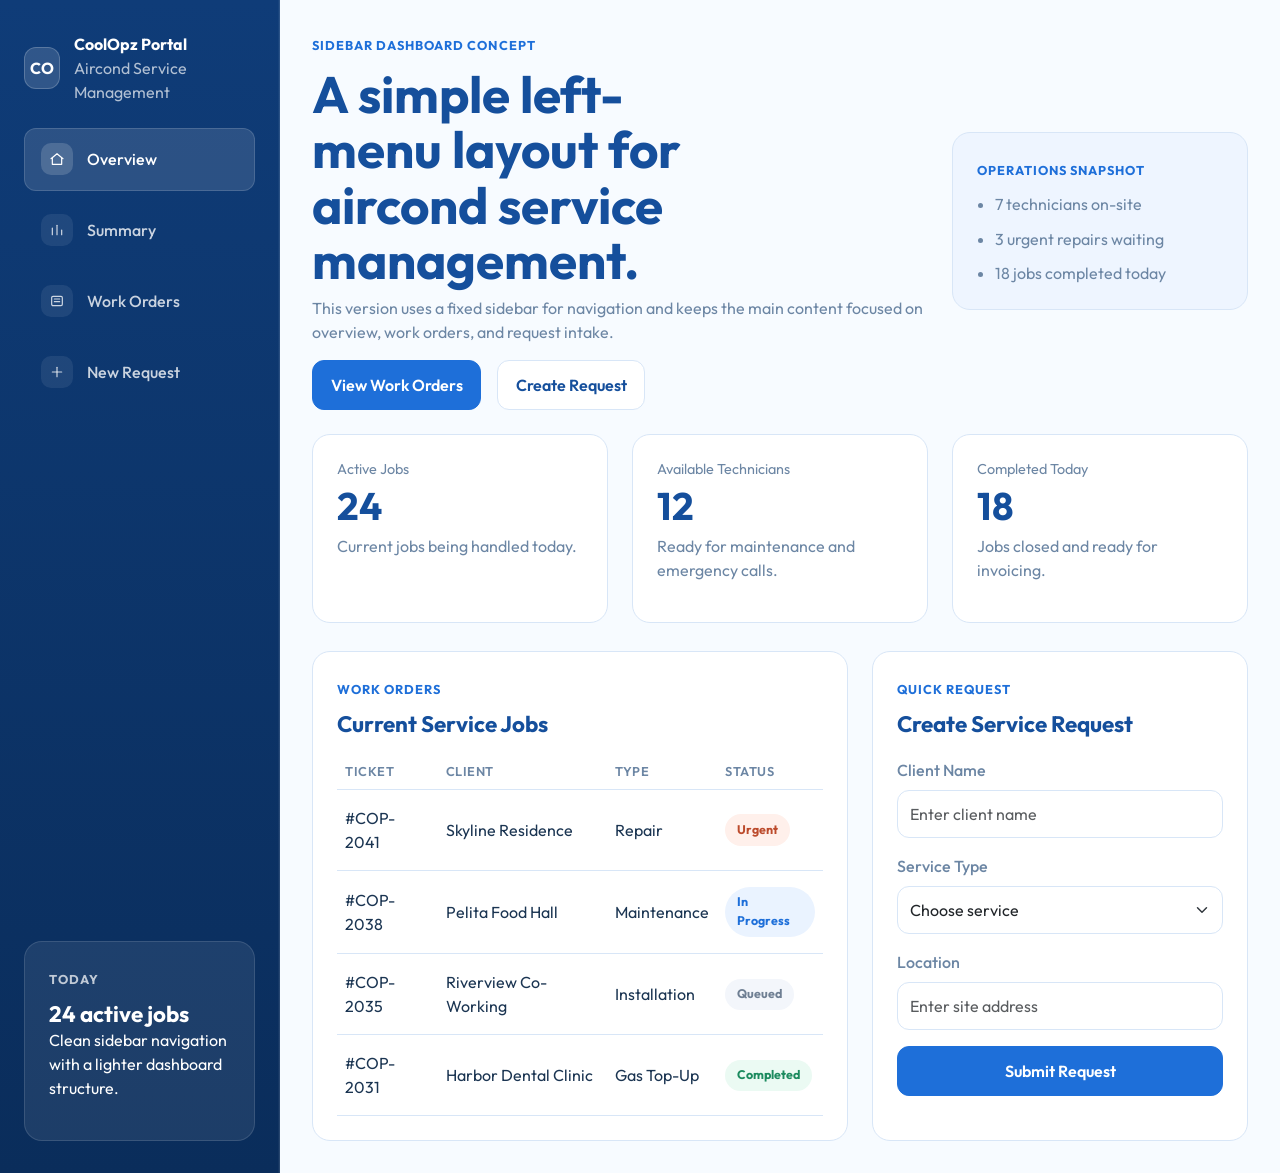
==== commit c9fb281a: "Enhance sidebar navigation with icons and improved layout for better user interaction" ====
--- a/index.html
+++ b/index.html
@@ -23,10 +23,44 @@
                 </a>
 
                 <nav class="sidebar-nav mt-4">
-                    <a class="sidebar-link active" href="#overview">Overview</a>
-                    <a class="sidebar-link" href="#stats">Summary</a>
-                    <a class="sidebar-link" href="#jobs">Work Orders</a>
-                    <a class="sidebar-link" href="#request">New Request</a>
+                    <a class="sidebar-link active" href="#overview">
+                        <span class="sidebar-icon" aria-hidden="true">
+                            <svg viewBox="0 0 24 24" fill="none" stroke="currentColor" stroke-width="1.8" stroke-linecap="round" stroke-linejoin="round">
+                                <path d="M3 11.5 12 4l9 7.5"></path>
+                                <path d="M5 10.5V20h14v-9.5"></path>
+                            </svg>
+                        </span>
+                        <span>Overview</span>
+                    </a>
+                    <a class="sidebar-link" href="#stats">
+                        <span class="sidebar-icon" aria-hidden="true">
+                            <svg viewBox="0 0 24 24" fill="none" stroke="currentColor" stroke-width="1.8" stroke-linecap="round" stroke-linejoin="round">
+                                <path d="M5 19V9"></path>
+                                <path d="M12 19V5"></path>
+                                <path d="M19 19v-7"></path>
+                            </svg>
+                        </span>
+                        <span>Summary</span>
+                    </a>
+                    <a class="sidebar-link" href="#jobs">
+                        <span class="sidebar-icon" aria-hidden="true">
+                            <svg viewBox="0 0 24 24" fill="none" stroke="currentColor" stroke-width="1.8" stroke-linecap="round" stroke-linejoin="round">
+                                <rect x="4" y="5" width="16" height="14" rx="2"></rect>
+                                <path d="M8 9h8"></path>
+                                <path d="M8 13h8"></path>
+                            </svg>
+                        </span>
+                        <span>Work Orders</span>
+                    </a>
+                    <a class="sidebar-link" href="#request">
+                        <span class="sidebar-icon" aria-hidden="true">
+                            <svg viewBox="0 0 24 24" fill="none" stroke="currentColor" stroke-width="1.8" stroke-linecap="round" stroke-linejoin="round">
+                                <path d="M12 5v14"></path>
+                                <path d="M5 12h14"></path>
+                            </svg>
+                        </span>
+                        <span>New Request</span>
+                    </a>
                 </nav>
             </div>
 
--- a/assets/css/theme.css
+++ b/assets/css/theme.css
@@ -1,6 +1,10 @@
 :root {
     --portal-blue: #1e6fd9;
     --portal-blue-dark: #154f9c;
+    --portal-sidebar: #0f3c78;
+    --portal-sidebar-deep: #0a2d5b;
+    --portal-sidebar-line: rgba(255, 255, 255, 0.12);
+    --portal-sidebar-text: rgba(255, 255, 255, 0.78);
     --portal-blue-soft: #eef5ff;
     --portal-border: #d8e6f7;
     --portal-text: #1b3552;
@@ -33,8 +37,9 @@
     justify-content: space-between;
     gap: 2rem;
     padding: 2rem 1.5rem;
-    background: var(--portal-white);
-    border-right: 1px solid var(--portal-border);
+    background: linear-gradient(180deg, var(--portal-sidebar) 0%, var(--portal-sidebar-deep) 100%);
+    border-right: 1px solid var(--portal-sidebar-line);
+    box-shadow: inset -1px 0 0 rgba(255, 255, 255, 0.04);
 }
 
 .sidebar-brand {
@@ -51,15 +56,16 @@
     width: 42px;
     height: 42px;
     border-radius: 12px;
-    background: var(--portal-blue);
-    color: var(--portal-white);
+    background: rgba(255, 255, 255, 0.14);
+    color: var(--portal-white);
+    border: 1px solid rgba(255, 255, 255, 0.2);
     font-weight: 700;
 }
 
 .brand-title {
     font-size: 1rem;
     font-weight: 700;
-    color: var(--portal-blue-dark);
+    color: var(--portal-white);
 }
 
 .brand-subtitle,
@@ -71,24 +77,55 @@
     color: var(--portal-muted);
 }
 
+.brand-subtitle {
+    color: rgba(255, 255, 255, 0.68);
+}
+
 .sidebar-nav {
     display: grid;
     gap: 0.5rem;
 }
 
 .sidebar-link {
+    display: flex;
+    align-items: center;
+    gap: 0.85rem;
     padding: 0.9rem 1rem;
     border-radius: 12px;
-    color: var(--portal-text);
+    color: var(--portal-sidebar-text);
     text-decoration: none;
     font-weight: 500;
+    border: 1px solid transparent;
+}
+
+.sidebar-icon {
+    display: inline-flex;
+    align-items: center;
+    justify-content: center;
+    width: 2rem;
+    height: 2rem;
+    border-radius: 10px;
+    background: rgba(255, 255, 255, 0.08);
+    flex-shrink: 0;
+}
+
+.sidebar-icon svg {
+    width: 1rem;
+    height: 1rem;
 }
 
 .sidebar-link:hover,
 .sidebar-link:focus,
 .sidebar-link.active {
-    background: var(--portal-blue-soft);
-    color: var(--portal-blue-dark);
+    background: rgba(255, 255, 255, 0.12);
+    border-color: rgba(255, 255, 255, 0.14);
+    color: var(--portal-white);
+}
+
+.sidebar-link:hover .sidebar-icon,
+.sidebar-link:focus .sidebar-icon,
+.sidebar-link.active .sidebar-icon {
+    background: rgba(255, 255, 255, 0.16);
 }
 
 .portal-main {
@@ -159,6 +196,20 @@
 .hero-note,
 .sidebar-card {
     background: var(--portal-blue-soft);
+}
+
+.sidebar-card {
+    background: rgba(255, 255, 255, 0.08);
+    border-color: rgba(255, 255, 255, 0.12);
+}
+
+.sidebar-card .section-label {
+    color: rgba(255, 255, 255, 0.72);
+}
+
+.sidebar-card .panel-title,
+.sidebar-card p {
+    color: var(--portal-white);
 }
 
 .panel-title {
@@ -270,7 +321,7 @@
 
     .portal-sidebar {
         border-right: 0;
-        border-bottom: 1px solid var(--portal-border);
+        border-bottom: 1px solid var(--portal-sidebar-line);
     }
 
     .hero-title {
